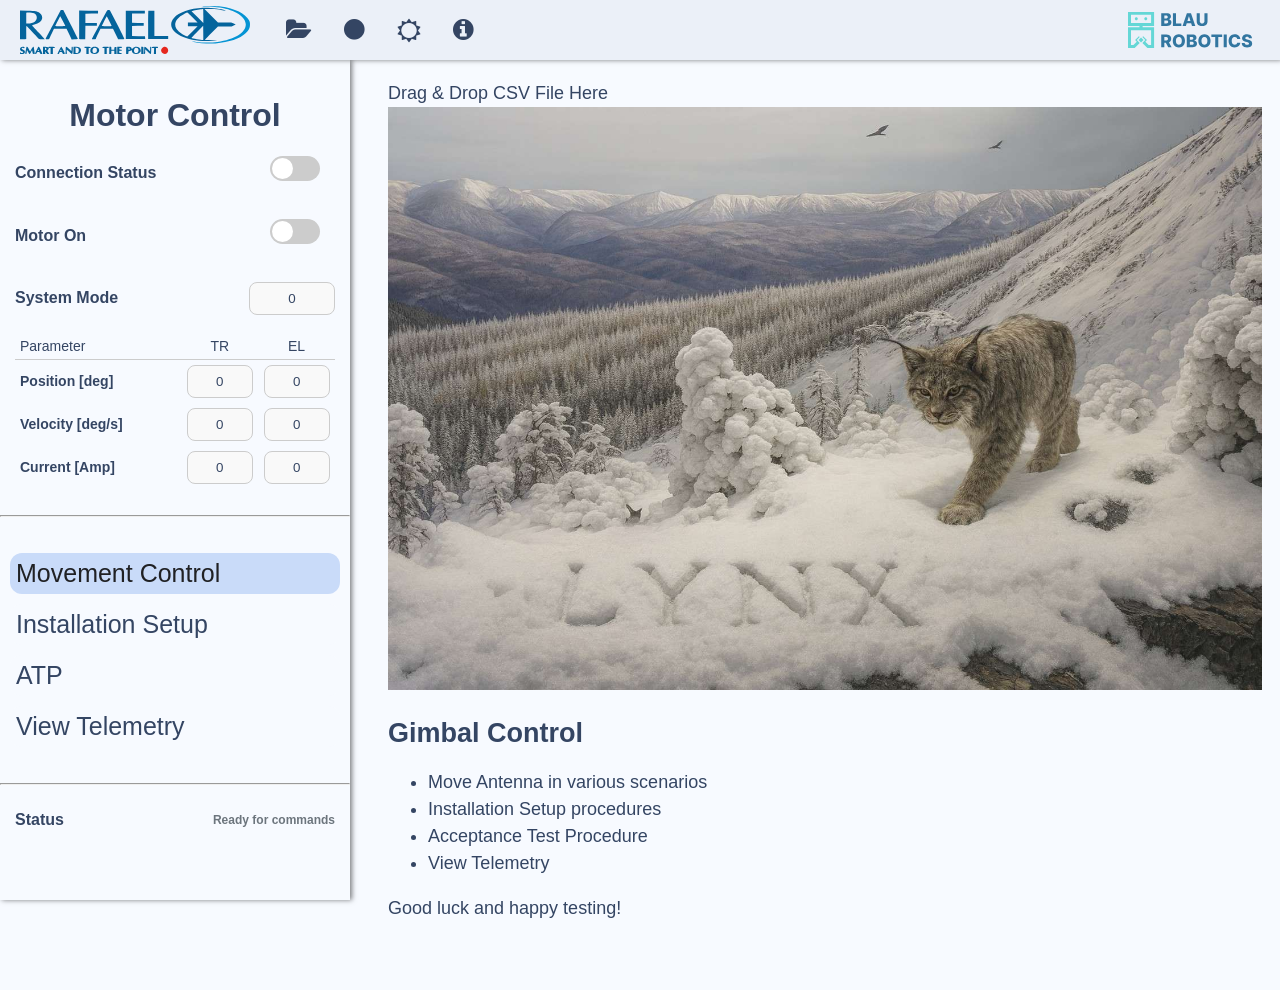
==== index.html @ 4aed1b40 "Beautiful Dark Theme Implement theme toggle functionality and enhance UI styling  Added a theme togg" ====
<!DOCTYPE html>
<html lang="en">
<head>
  <meta charset="UTF-8">
  <meta name="viewport" content="width=device-width, initial-scale=1.0">
  <meta name="description" content="Gimbal Control - A web-based tool for controlling a gimbal. Move antenna in various scenarios, run installation setup procedures, acceptance tests, and view telemetry.">
  <title>Gimbal Control</title>

  <!-- Open Graph / Social Media -->
  <meta property="og:title" content="Lynx Gimbal Control" />
  <meta property="og:description" content="Gimbal Control - A web-based tool for controlling Lynx gimbal" />
  <meta property="og:image" content="https://amihayb.github.io/GimbalControl/images/logo-title-1200x630.png" />
  <meta property="og:image:width" content="1200" />
  <meta property="og:image:height" content="630" />
  <meta property="og:type" content="website" />
  <meta property="og:url" content="https://amihayb.github.io/GimbalControl/" />
      
  <!-- Stylesheets -->
  <link href="StyleSheet.css" rel="stylesheet">
  <link rel="stylesheet" href="vendor/font-awesome.min.css">
  
  <!-- Favicon -->
  <link rel="shortcut icon" href="images/RafaelLogo.ico">
  <link rel="icon" href="images/RafaelLogo.ico">
  <link rel="apple-touch-icon" sizes="180x180" href="images/logo-180x180.png">
  <link rel="icon" type="image/png" sizes="192x192" href="images/logo-192x192.png">
  <link rel="icon" type="image/png" sizes="512x512" href="images/logo-512x512.png">
  
  <!-- Early theme init: apply saved theme before render to avoid flash -->
  <script>
    (function () {
      var theme = localStorage.getItem('gimbal-theme');
      if (theme === 'dark') {
        document.documentElement.setAttribute('data-theme', 'dark');
      }
    })();
  </script>

  <!-- Scripts -->
  <script src="vendor/regression.min.js"></script>
  <script src="vendor/sweetalert2@11.js"></script>
  <script src="vendor/plotly-latest.min.js"></script>
</head>

<body>
  <div class="topnav" id="topnav">
    <img src="images/RafLogo.svg" alt="Rafael logo" onclick="playTune()" class="headImg">
    <span><i class="fa fa-folder-open" title="Open File"></i>
      <input id="file-selector" type="file" />
    </span>
    <a id="recordButton" onclick="recordData()" title="Record Data"><i class="fa fa-circle"></i></a>
    <button id="theme-toggle-btn" onclick="toggleTheme()" title="Toggle dark/light mode"><i class="fa fa-moon-o" id="theme-icon"></i></button>
    <a onclick="about()" title="About"><i class="fa fa-info-circle"></i></a>
    <img id="emergency-stop" class="connection-stop-sign" src="images/StopSign.svg" alt="Connected" title="EMERGENCY STOP!" onclick="stopSignClick()">
    <img onclick="about()" height="36" src="images/logo-title.svg" alt="Blau Robotics" id="LogoBlau">
  </div>
  <div class="sidenav" id="sidenav">
    <h1>Motor Control</h1>
    <div class="toggle-container" title="Connect to the controller">
      <label class="toggle-label" for="connection-toggle">Connection Status</label>
      <label class="toggle-container">
        <input type="checkbox" id="connection-toggle" class="toggle-input" onchange="connectToggle(this)">
        <span class="toggle-slider"></span>
      </label>
    </div><br>
    <div class="toggle-container" title="Turn motor on and off">
      <label class="toggle-label" for="motor-toggle">Motor On</label>
      <label class="toggle-container">
        <input type="checkbox" id="motor-toggle" class="toggle-input" onchange="motorToggle(this)">
        <span class="toggle-slider"></span>
      </label>
    </div><br>
    <div class="target-control" title="System operating mode">
      <label for="systemModeInput">System Mode</label>
      <input type="text" id="systemModeInput" value="0" />
    </div><br>
    <div class="target-control" title="Motor status indicators">
      <table class="parameter-table">
        <thead>
          <tr>
            <th class="param-header">Parameter</th>
            <th class="axis-header">TR</th>
            <th class="axis-header">EL</th>
          </tr>
        </thead>
        <tbody>
          <tr>
            <td class="param-label">Position [deg]</td>
            <td class="param-input-cell"><input type="text" id="PositionInputTR" value="0" class="param-input" /></td>
            <td class="param-input-cell"><input type="text" id="PositionInputEL" value="0" class="param-input" /></td>
          </tr>
          <tr>
            <td class="param-label">Velocity [deg/s]</td>
            <td class="param-input-cell"><input type="text" id="VelocityInputTR" value="0" class="param-input" /></td>
            <td class="param-input-cell"><input type="text" id="VelocityInputEL" value="0" class="param-input" /></td>
          </tr>
          <tr>
            <td class="param-label">Current [Amp]</td>
            <td class="param-input-cell"><input type="text" id="CurrentInputTR" value="0" class="param-input" /></td>
            <td class="param-input-cell"><input type="text" id="CurrentInputEL" value="0" class="param-input" /></td>
          </tr>
        </tbody>
      </table>
    </div>
    <br><hr><br>
    <div>
      <a href="#" class="button active" id="movement-control-button" title="Movement control interface" onclick="MovementControl();">Movement Control</a>
      <a href="#" class="button" title="Installation setup procedures" onclick="InstallationSetup();">Installation Setup</a>
      <a href="#" class="button" title="Acceptance Test Procedure" onclick="ATP();">ATP</a>
      <a href="#" class="button" title="View telemetry data" onclick="ViewTelemetry();">View Telemetry</a>
    </div>
    <br><hr><br>
    <div class="target-control" title="Movement status">
      <label>Status</label>
      <div id="movementStatus" style="font-size: 12px; color: var(--color-text-muted); text-align: center;">Ready for commands</div>
    </div>
  </div>
  <div id="drop-zone" ondrop="handleDrop(event)" ondragover="handleDragOver(event)"
    ondragleave="handleDragLeave(event)">
    <div id="explenation_text">
      Drag & Drop CSV File Here
      <br>
      <picture id="picture_main">
        <img src="images/lynx-day.png" alt="Device Image" id="lynxImage" style="max-width: 100%; height: auto; width: 1000px;">
      </picture>
      <br>
      <div id="explenation_label">
        <h2>Gimbal Control</h2>
        <ul>
          <li>Move Antenna in various scenarios</li>
          <li>Installation Setup procedures</li>
          <li>Acceptance Test Procedure</li>
          <li>View Telemetry</li>
        </ul>
        <p>Good luck and happy testing!</p>
      </div>
    </div>
    <table id="resultsTable"></table>
    <div class="plot-area" id="plot-area">
    </div>
  </div>
  <audio id="localAudio" preload="auto">
    <source src="assets/minimal-ping.mp3" type="audio/mpeg">
    Your browser does not support the audio element.
  </audio>
  <script src="js/constants.js"></script>
  <script src="js/mathUtils.js"></script>
  <script src="js/uiUtils.js"></script>
  <script src="js/gimbalSerial.js"></script>
  <script src="js/fileHandling.js"></script>
  <script src="js/plotting.js"></script>
  <script src="js/movementControl.js"></script>
  <script src="js/app.js"></script>
</body>

</html>
---- StyleSheet.css ----
:root {
  --color-app-bg: #f7faff;
  --color-panel-bg: #f7faff;
  --color-nav-bg: #ebf0f8;
  --color-btn-default: #f7faff;
  --color-btn-active: #c9dbf9;
  --color-btn-hover: #e8f4fd;
  --color-btn-hover-deep: #b8cff7;
  --color-btn-action: #8b9dc3;
  --color-btn-action-hover: #6d7fa3;
  --color-text-primary: #344563;
  --color-text-active: #202124;
  --color-text-muted: #6c757d;
  --color-input-bg: #f9f9f9;
  --color-border: #ccc;
  --color-toggle-off: #ccc;
  --color-toggle-on: #8b9dc3;
  --color-toggle-thumb: white;
  --color-modal-bg: white;
  --color-table-header-bg: #f7faff;
}

[data-theme="dark"] {
  --color-app-bg: #0e1520;
  --color-panel-bg: #131d2e;
  --color-nav-bg: #1a2535;
  --color-btn-default: #1e2d44;
  --color-btn-active: #2c4168;
  --color-btn-hover: #354d7a;
  --color-btn-hover-deep: #354d7a;
  --color-btn-action: #4a6fa5;
  --color-btn-action-hover: #3a5a8c;
  --color-text-primary: #c8d8f0;
  --color-text-active: #e0eeff;
  --color-text-muted: #5c6e8a;
  --color-input-bg: #0e1520;
  --color-border: #1e2d44;
  --color-toggle-off: #2a3a54;
  --color-toggle-on: #4a6fa5;
  --color-toggle-thumb: #0e1520;
  --color-modal-bg: #131d2e;
  --color-table-header-bg: #1e2d44;
}

body {
  font-family: "Lato", sans-serif;
  margin-top: 0;
  padding-top: 40px;
  background-color: var(--color-app-bg);
  color: var(--color-text-primary);
}

#file-selector {
  position: absolute;
  left: 50%;
  top: 50%;
  transform: translate(-50%, -50%);
  width: 100%;
  height: 100%;
  opacity: 0;
  cursor: pointer;
}

span {
  position: relative;
}

.button {
  background-color: var(--color-btn-default);
  border: none;
  color: var(--color-text-primary);
  padding: 20px;
  text-align: left;
  text-decoration: none;
  display: inline-block;
  font-size: 16px;
  margin: 10px 10px;
  border-radius: 12px;
  cursor: pointer;
  transition: background-color 0.3s ease;
}

.button:hover {
  background-color: var(--color-btn-hover);
}

.button.active {
  background-color: var(--color-btn-active);
  color: var(--color-text-active);
}

/* Movement panel layout */
.movement-panel {
  width: 350px;
  position: fixed;
  top: 0;
  left: 350px;
  height: 100vh;
  max-height: 100vh;
  color: var(--color-text-primary);
  background-color: var(--color-panel-bg);
  overflow-x: hidden;
  overflow-y: auto;
  padding: 100px 20px 20px;
  z-index: 5;
  box-shadow: 2px 0 5px rgba(0,0,0,0.5);
  box-sizing: border-box;
}

.panel-header {
  position: relative;
  display: flex;
  justify-content: center;
  align-items: center;
  margin-bottom: 20px;
}

.panel-header h1 {
  margin: 0;
}

.panel-close-btn {
  position: absolute;
  right: 0;
  background: none;
  border: none;
  font-size: 20px;
  cursor: pointer;
  color: var(--color-text-primary);
}

.movement-panel h2 {
  text-align: center;
}

/* Movement panel buttons styling */
.movement-panel a.button {
  background-color: var(--color-btn-active);
  color: var(--color-text-active);
  text-decoration: none;
  display: block;
  font-size: 16px;
  padding: 20px;
  margin: 10px 10px;
  border-radius: 12px;
  cursor: pointer;
  transition: background-color 0.3s ease;
}

.movement-panel a.button:hover {
  background-color: var(--color-btn-hover-deep);
  color: var(--color-text-active);
}

.toggle-container {
  display: flex;
  justify-content: space-between;
  align-items: center;
  padding: 0 15px;
  margin-bottom: 10px;
}

.toggle-label {
  font-size: 16px;
  font-weight: bold;
}

.toggle-input {
  display: none;
}

.toggle-slider {
  position: relative;
  width: 50px;
  height: 25px;
  background-color: var(--color-toggle-off);
  border-radius: 25px;
  cursor: pointer;
  transition: background-color 0.3s;
}

.toggle-slider::before {
  content: '';
  position: absolute;
  width: 21px;
  height: 21px;
  background-color: var(--color-toggle-thumb);
  border-radius: 50%;
  top: 2px;
  left: 2px;
  transition: transform 0.3s;
}

.toggle-input:checked + .toggle-slider {
  background-color: var(--color-toggle-on);
}

.toggle-input:checked + .toggle-slider::before {
  transform: translateX(25px);
}

.target-control {
  display: flex;
  justify-content: space-between;
  align-items: center;
  padding: 0 15px;
  gap: 10px;
  font-weight: bold;
}

.target-control input {
  padding: 8px 12px;
  border: 1px solid var(--color-border);
  border-radius: 8px;
  background-color: var(--color-input-bg);
  color: var(--color-text-primary);
  width: 60px;
  text-align: center;
}

.target-control button {
  padding: 8px 12px;
  background-color: var(--color-btn-action);
  color: var(--color-text-active);
  border: none;
  border-radius: 8px;
  cursor: pointer;
  min-width: 70px;
}

.target-control button:hover {
  background-color: var(--color-btn-action-hover);
}

.headImg {
  padding: 6px 20px;
  width: 230px;
}

.image {
  width: 100%;
  max-width: 540px;
}

.topnav {
  width: 100%;
  left: 0;
  top: 0;
  position: fixed;
  background-color: var(--color-nav-bg);
  display: flex;
  align-items: center;
  color: var(--color-text-primary);
  overflow: hidden;
  z-index: 10;
  box-shadow: 2px 0 5px rgba(0,0,0,0.5);
}

.topnav a, .topnav span, .topnav custom-file-upload {
  float: left;
  color: var(--color-text-primary);
  text-align: center;
  padding: 14px 16px;
  text-decoration: none;
  font-size: 24px;
  cursor: pointer;
  border-radius: 12px;
}

.topnav img {
  cursor: pointer;
}

#theme-toggle-btn {
  background: none;
  border: none;
  color: var(--color-text-primary);
  padding: 14px 16px;
  font-size: 24px;
  cursor: pointer;
  border-radius: 12px;
  transition: background-color 0.15s ease, border-color 0.15s ease, color 0.15s ease;
}

#theme-toggle-btn:hover {
  background-color: var(--color-btn-active);
  color: var(--color-text-active);
}

#theme-icon {
  display: block;
  transition: opacity 0.15s ease, transform 0.15s ease;
}

#theme-toggle-btn:active #theme-icon {
  opacity: 0.6;
  transform: rotate(30deg);
}

#LogoBlau {
  margin-left: auto;
  margin-right: 20px;
}

.topnav a:hover, span:hover {
  background-color: var(--color-btn-active);
  color: var(--color-text-active);
}

.topnav input {
  text-align: left;
  width: 70%;
  font-size: 17px;
}

.connection-stop-sign {
  display: none;
  height: 36px;
  width: 36px;
  padding: 7px 10px;
  pointer-events: none;
}

.connection-stop-sign.connected {
  display: block;
  pointer-events: auto;
  cursor: pointer;
}

.sidenav {
  width: 350px;
  position: fixed;
  z-index: 1;
  top: 60px;
  left: 0;
  height: calc(100vh - 60px);
  max-height: calc(100vh - 60px);
  color: var(--color-text-primary);
  background-color: var(--color-panel-bg);
  overflow-x: hidden;
  overflow-y: auto;
  padding-top: 16px;
  padding-bottom: 20px;
  z-index: 5;
  box-shadow: 2px 0 5px rgba(0,0,0,0.5);
  box-sizing: border-box;
}

.sidenav a {
  padding: 6px 6px 6px 6px;
  text-decoration: none;
  font-size: 25px;
  color: var(--color-text-primary);
  display: block;
}

.sidenav a:hover {
  background-color: var(--color-btn-active);
  color: var(--color-text-active);
}

.sidenav h1 {
  text-align: center;
}

.sidenav h2 {
  text-align: center;
}

.sidenav select {
  width: 77%;
}

.checkboxesPlace {
  max-height: 80%;
  position: relative;
  overflow-y: auto;
}

.pale {
  transition: background-color 0.3s ease;
  background-color: rgba(0, 0, 0, 0.1);
  opacity: 0.5;
}

#explenation_text {
  top: 100;
  margin-left: 370px;
  margin-top: 40px;
  font-size: 18px;
  padding: 0px 10px;
  line-height: 27px
}

.explenation_text {
  margin-top: 500px;
  padding: 20px;
  margin-left: 250px;
}

.plot-area {
  margin-left: 370px;
  font-size: 28px;
  padding: 0px 0px;
}

@media screen and (max-height: 750px) {
  .sidenav {padding-top: 15px;}
  .sidenav a {font-size: 18px;}
}

/* The Plotly table */
table {
  border-collapse: collapse;
  width: 100%;
  table-layout: fixed;
}

td {
  border: none;
  padding: 0px;
  width: 50%;
  height: 30px;
}

.plot-container {
  width: 100%;
  height: 350px;
}

/* The results Table */
#resultsTable {
  border-collapse: collapse;
  margin: 0 auto;
  margin-top: 60px;
}

#resultsTable th, #resultsTable td {
  border: 1px solid var(--color-border);
  padding: 8px;
}

#resultsTable th {
  background-color: var(--color-table-header-bg);
  color: var(--color-text-primary);
}

#resultsTable, th, td {
  width: auto;
  height: auto;
  white-space: nowrap;
}

/* Parameter Table Styles */
.parameter-table {
  width: 100%;
  border-collapse: collapse;
}

.param-header {
  text-align: left;
  padding: 5px;
  border-bottom: 1px solid var(--color-border);
  width: 120px;
  font-size: 14px;
  font-weight: normal;
}

.axis-header {
  text-align: center;
  padding: 5px;
  border-bottom: 1px solid var(--color-border);
  width: 50px;
  font-size: 14px;
  font-weight: normal;
}

.param-label {
  padding: 5px;
  font-weight: bold;
  font-size: 14px;
}

.param-input-cell {
  padding: 5px;
  text-align: center;
}

.parameter-table .param-input {
  width: 40px !important;
  text-align: center !important;
  padding: 8px 12px;
  border: 1px solid var(--color-border);
  border-radius: 8px;
  background-color: var(--color-input-bg);
  color: var(--color-text-primary);
}

/* General input styling for theme support */
input[type="number"],
input[type="text"] {
  color: var(--color-text-primary);
  background-color: var(--color-input-bg);
  border: 1px solid var(--color-border);
}

/* Complex scenario submenu modal */
.scenario-submenu {
  background-color: var(--color-modal-bg);
  color: var(--color-text-primary);
}

.scenario-submenu input {
  background-color: var(--color-input-bg);
  color: var(--color-text-primary);
  border: 1px solid var(--color-border);
}
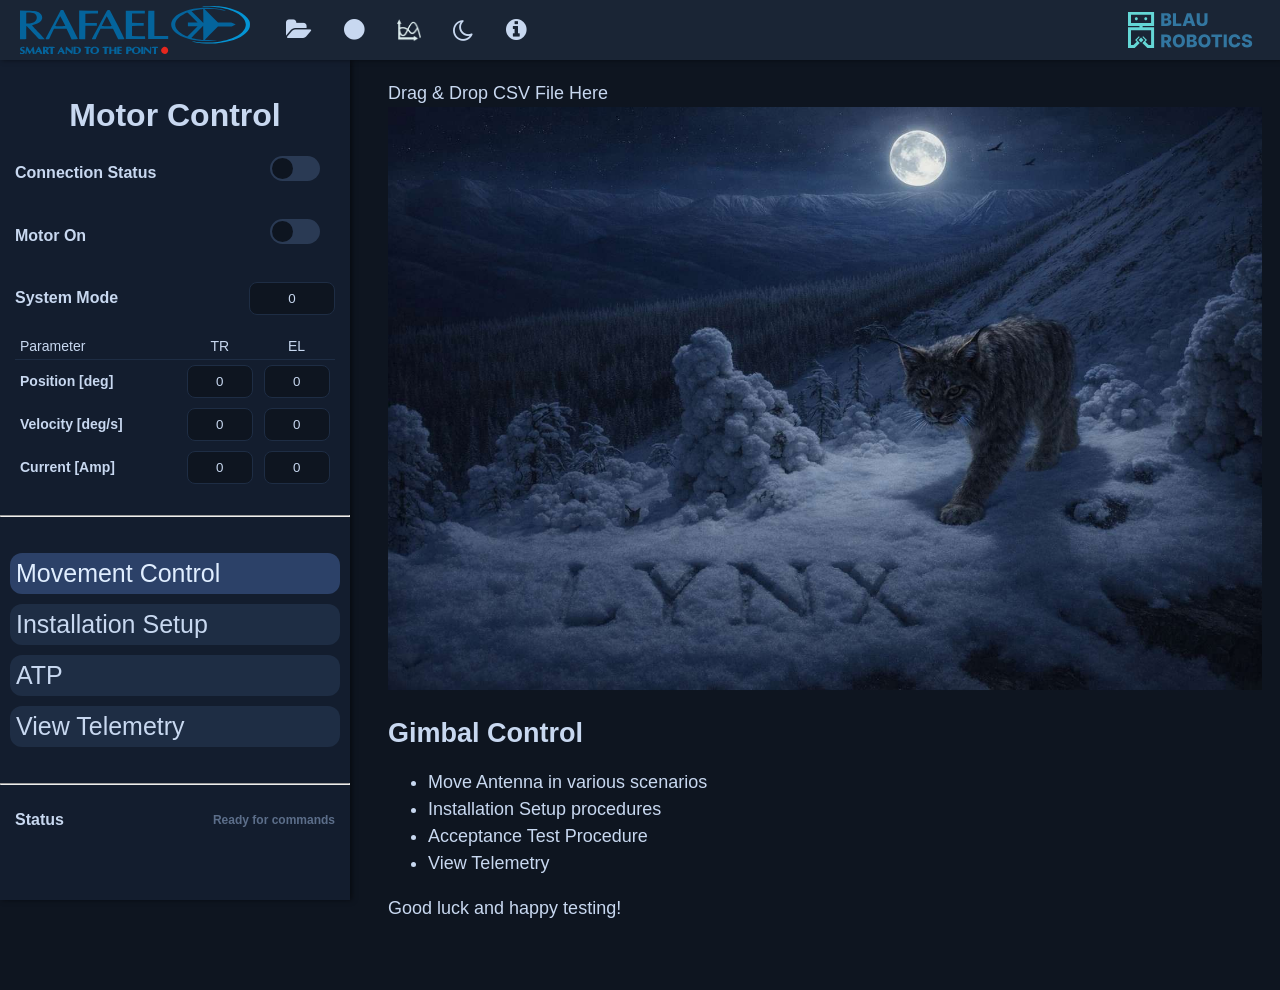
==== commit 00718c09: "PWA, Glimpse and UX Convert to PWA Added Glimpse link Progress bar on long tasks UX stuff" ====
--- a/index.html
+++ b/index.html
@@ -19,6 +19,14 @@
   <link href="StyleSheet.css" rel="stylesheet">
   <link rel="stylesheet" href="vendor/font-awesome.min.css">
   
+  <!-- PWA Manifest -->
+  <link rel="manifest" href="manifest.json">
+  <meta name="theme-color" content="#1a2535">
+  <meta name="mobile-web-app-capable" content="yes">
+  <meta name="apple-mobile-web-app-capable" content="yes">
+  <meta name="apple-mobile-web-app-status-bar-style" content="black-translucent">
+  <meta name="apple-mobile-web-app-title" content="GimbalCtrl">
+
   <!-- Favicon -->
   <link rel="shortcut icon" href="images/RafaelLogo.ico">
   <link rel="icon" href="images/RafaelLogo.ico">
@@ -29,7 +37,7 @@
   <!-- Early theme init: apply saved theme before render to avoid flash -->
   <script>
     (function () {
-      var theme = localStorage.getItem('gimbal-theme');
+      var theme = localStorage.getItem('gimbal-theme') || 'dark';
       if (theme === 'dark') {
         document.documentElement.setAttribute('data-theme', 'dark');
       }
@@ -49,6 +57,7 @@
       <input id="file-selector" type="file" />
     </span>
     <a id="recordButton" onclick="recordData()" title="Record Data"><i class="fa fa-circle"></i></a>
+    <a id="glimpseButton" href="https://amihayb.github.io/Glimpse/" target="_blank" rel="noopener noreferrer" title="Open Glimpse"><img src="images/glimpse-bw-icon.svg" alt="Open Glimpse" class="glimpse-icon"></a>
     <button id="theme-toggle-btn" onclick="toggleTheme()" title="Toggle dark/light mode"><i class="fa fa-moon-o" id="theme-icon"></i></button>
     <a onclick="about()" title="About"><i class="fa fa-info-circle"></i></a>
     <img id="emergency-stop" class="connection-stop-sign" src="images/StopSign.svg" alt="Connected" title="EMERGENCY STOP!" onclick="stopSignClick()">
@@ -113,6 +122,12 @@
     <div class="target-control" title="Movement status">
       <label>Status</label>
       <div id="movementStatus" style="font-size: 12px; color: var(--color-text-muted); text-align: center;">Ready for commands</div>
+      <div id="commutationProgressWrap" style="display:none; margin-top:6px;">
+        <div style="background: var(--color-border, #444); border-radius: 4px; height: 8px; overflow: hidden;">
+          <div id="commutationProgressBar" style="height:100%; width:0%; background:#28a745; border-radius:4px; transition: width 0.4s ease;"></div>
+        </div>
+        <div id="commutationProgressLabel" style="font-size:11px; color:var(--color-text-muted); text-align:center; margin-top:2px;">0%</div>
+      </div>
     </div>
   </div>
   <div id="drop-zone" ondrop="handleDrop(event)" ondragover="handleDragOver(event)"
@@ -151,6 +166,13 @@
   <script src="js/plotting.js"></script>
   <script src="js/movementControl.js"></script>
   <script src="js/app.js"></script>
+  <script>
+    if ('serviceWorker' in navigator) {
+      window.addEventListener('load', () => {
+        navigator.serviceWorker.register('./sw.js');
+      });
+    }
+  </script>
 </body>
 
 </html>
--- a/StyleSheet.css
+++ b/StyleSheet.css
@@ -152,6 +152,39 @@
   color: var(--color-text-active);
 }
 
+.movement-panel a.button.in-progress {
+  background-color: var(--color-btn-hover-deep);
+  color: #3276a0;
+  cursor: not-allowed;
+  pointer-events: none;
+  position: relative;
+  overflow: hidden;
+}
+
+.movement-panel a.button.in-progress::after {
+  content: '';
+  position: absolute;
+  bottom: 0;
+  left: 0;
+  height: 4px;
+  width: var(--progress, 0%);
+  background: #3276a0;
+  border-radius: 0 2px 2px 0;
+  transition: width 0.4s ease;
+}
+
+.movement-panel a.button.in-progress:hover {
+  background-color: var(--color-btn-hover-deep);
+}
+
+[data-theme="dark"] .movement-panel a.button.in-progress {
+  color: #64d7d6;
+}
+
+[data-theme="dark"] .movement-panel a.button.in-progress::after {
+  background: #64d7d6;
+}
+
 .toggle-container {
   display: flex;
   justify-content: space-between;
@@ -271,6 +304,20 @@
   cursor: pointer;
 }
 
+.glimpse-icon {
+  height: 24px;
+  width: 24px;
+  vertical-align: middle;
+  display: block;
+  /* Light theme: normalize to black → warm sepia → rotate to #344563 */
+  filter: brightness(0) saturate(100%) invert(30%) sepia(100%) hue-rotate(179deg) saturate(180%) brightness(82%);
+}
+
+[data-theme="dark"] .glimpse-icon {
+  /* Dark theme: normalize to black → warm sepia → rotate to #c8d8f0 */
+  filter: brightness(0) saturate(100%) invert(84%) sepia(100%) hue-rotate(155deg) saturate(60%) brightness(96%);
+}
+
 #theme-toggle-btn {
   background: none;
   border: none;
@@ -515,3 +562,41 @@
   color: var(--color-text-primary);
   border: 1px solid var(--color-border);
 }
+
+/* ==================== SweetAlert2 Theme Overrides ==================== */
+.swal2-popup {
+  background-color: var(--color-modal-bg) !important;
+  color: var(--color-text-primary) !important;
+}
+
+.swal2-title {
+  color: var(--color-text-primary) !important;
+}
+
+.swal2-html-container {
+  color: var(--color-text-muted) !important;
+}
+
+.swal2-confirm {
+  background-color: var(--color-btn-action) !important;
+  color: #fff !important;
+}
+
+.swal2-confirm:hover {
+  background-color: var(--color-btn-action-hover) !important;
+}
+
+.swal2-cancel {
+  background-color: var(--color-border) !important;
+  color: var(--color-text-primary) !important;
+}
+
+[data-theme="dark"] .swal2-cancel {
+  background-color: #2a3a54 !important;
+  color: var(--color-text-active) !important;
+}
+
+.swal2-icon {
+  border-color: var(--color-btn-action) !important;
+  color: var(--color-btn-action) !important;
+}
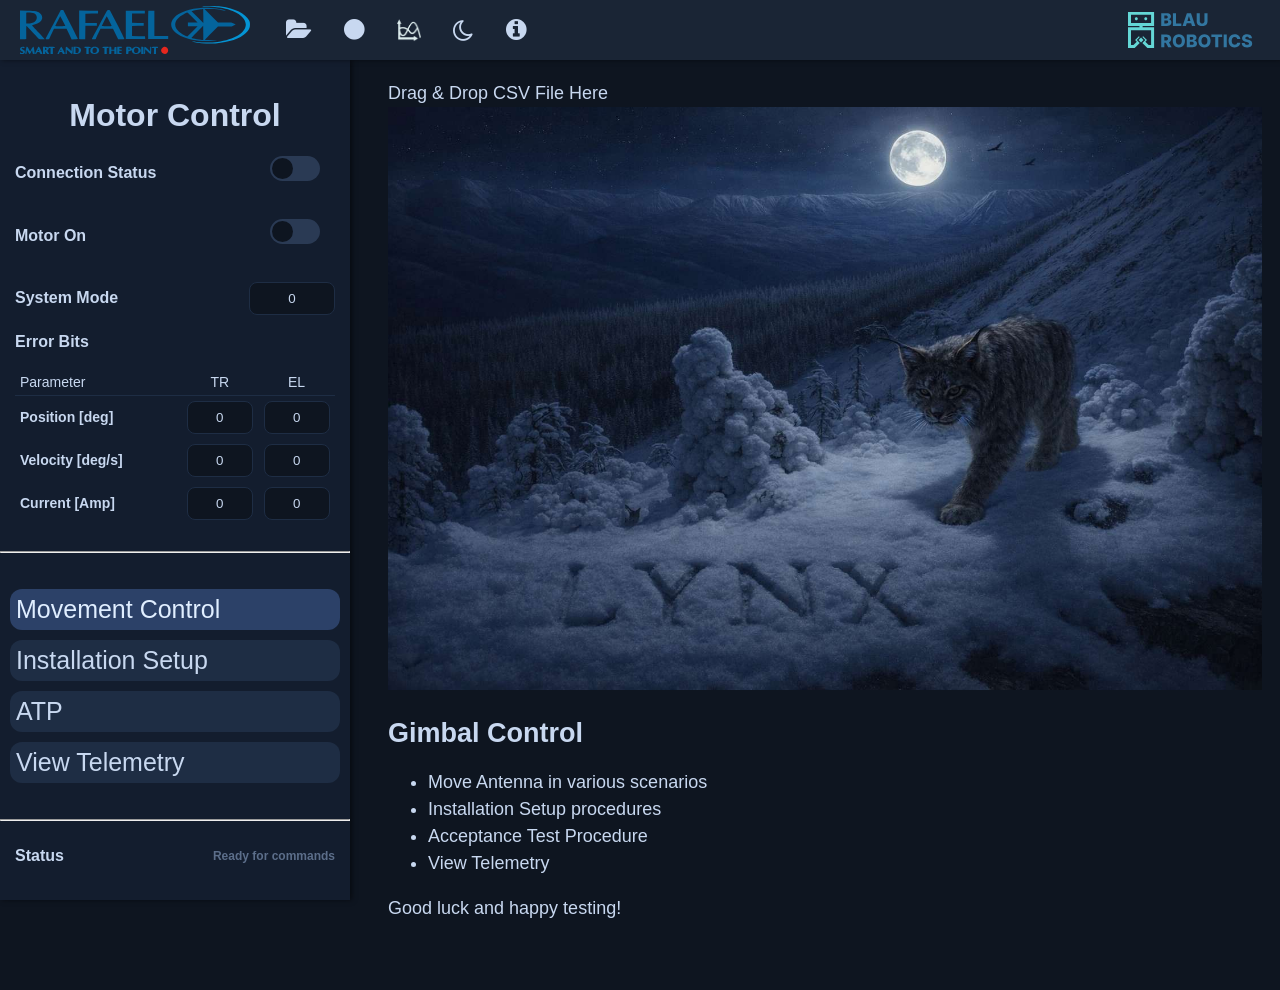
==== commit 0f0bc39f: "Communication and movement fixes" ====
--- a/index.html
+++ b/index.html
@@ -60,7 +60,6 @@
     <a id="glimpseButton" href="https://amihayb.github.io/Glimpse/" target="_blank" rel="noopener noreferrer" title="Open Glimpse"><img src="images/glimpse-bw-icon.svg" alt="Open Glimpse" class="glimpse-icon"></a>
     <button id="theme-toggle-btn" onclick="toggleTheme()" title="Toggle dark/light mode"><i class="fa fa-moon-o" id="theme-icon"></i></button>
     <a onclick="about()" title="About"><i class="fa fa-info-circle"></i></a>
-    <img id="emergency-stop" class="connection-stop-sign" src="images/StopSign.svg" alt="Connected" title="EMERGENCY STOP!" onclick="stopSignClick()">
     <img onclick="about()" height="36" src="images/logo-title.svg" alt="Blau Robotics" id="LogoBlau">
   </div>
   <div class="sidenav" id="sidenav">
@@ -82,6 +81,10 @@
     <div class="target-control" title="System operating mode">
       <label for="systemModeInput">System Mode</label>
       <input type="text" id="systemModeInput" value="0" />
+    </div><br>
+    <div class="target-control" title="R1[9] error bit flags (0=OK, 1=error)">
+      <label>Error Bits</label>
+      <div id="errorBitsDisplay" style="font-size: 12px; text-align: center;"></div>
     </div><br>
     <div class="target-control" title="Motor status indicators">
       <table class="parameter-table">
@@ -132,6 +135,7 @@
   </div>
   <div id="drop-zone" ondrop="handleDrop(event)" ondragover="handleDragOver(event)"
     ondragleave="handleDragLeave(event)">
+    <img id="emergency-stop" class="connection-stop-sign" src="images/StopSign.svg" alt="Connected" title="EMERGENCY STOP!" onclick="stopSignClick()">
     <div id="explenation_text">
       Drag & Drop CSV File Here
       <br>
--- a/StyleSheet.css
+++ b/StyleSheet.css
@@ -362,9 +362,9 @@
 
 .connection-stop-sign {
   display: none;
-  height: 36px;
-  width: 36px;
-  padding: 7px 10px;
+  height: 144px;
+  width: 144px;
+  padding: 0;
   pointer-events: none;
 }
 
@@ -372,6 +372,17 @@
   display: block;
   pointer-events: auto;
   cursor: pointer;
+}
+
+#drop-zone {
+  position: relative;
+}
+
+#drop-zone .connection-stop-sign {
+  position: absolute;
+  top: 80px;
+  right: 20px;
+  z-index: 6;
 }
 
 .sidenav {
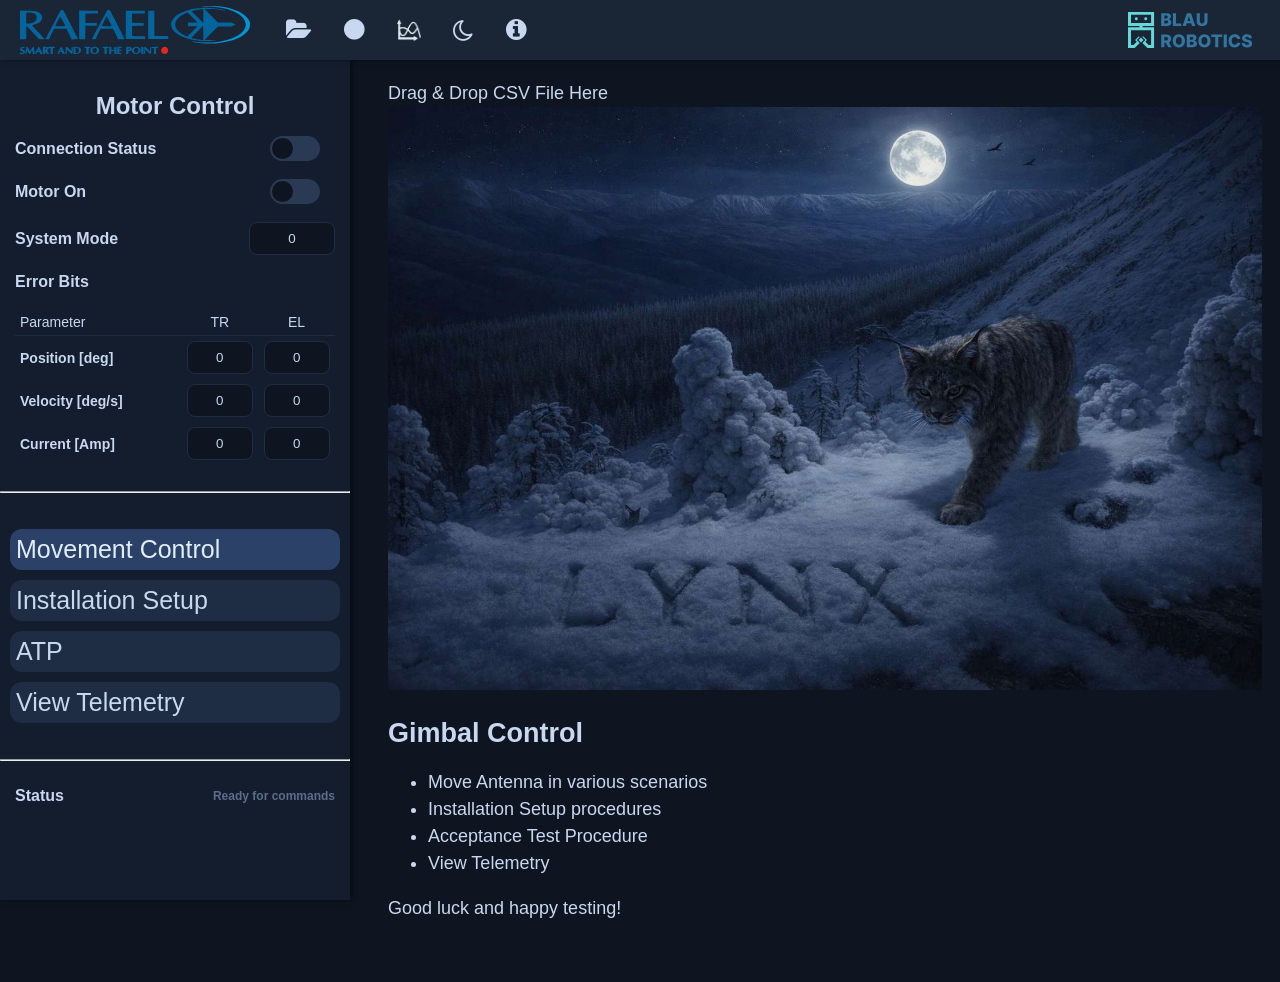
==== commit cc281ae7: "Update ATP IBIT test" ====
--- a/index.html
+++ b/index.html
@@ -78,6 +78,7 @@
         <span class="toggle-slider"></span>
       </label>
     </div><br>
+    <img id="emergency-stop" class="connection-stop-sign" src="images/StopSign.svg" alt="Connected" title="EMERGENCY STOP!" onclick="stopSignClick()">
     <div class="target-control" title="System operating mode">
       <label for="systemModeInput">System Mode</label>
       <input type="text" id="systemModeInput" value="0" />
@@ -135,7 +136,6 @@
   </div>
   <div id="drop-zone" ondrop="handleDrop(event)" ondragover="handleDragOver(event)"
     ondragleave="handleDragLeave(event)">
-    <img id="emergency-stop" class="connection-stop-sign" src="images/StopSign.svg" alt="Connected" title="EMERGENCY STOP!" onclick="stopSignClick()">
     <div id="explenation_text">
       Drag & Drop CSV File Here
       <br>
@@ -154,8 +154,9 @@
         <p>Good luck and happy testing!</p>
       </div>
     </div>
-    <table id="resultsTable"></table>
+    <div id="resultsTable" class="plot-area"></div>
     <div class="plot-area" id="plot-area">
+      <div id="plot"></div>
     </div>
   </div>
   <audio id="localAudio" preload="auto">
@@ -170,6 +171,7 @@
   <script src="js/plotting.js"></script>
   <script src="js/movementControl.js"></script>
   <script src="js/app.js"></script>
+  <script src="js/blauplot-bundle.js"></script>
   <script>
     if ('serviceWorker' in navigator) {
       window.addEventListener('load', () => {
--- a/StyleSheet.css
+++ b/StyleSheet.css
@@ -50,6 +50,10 @@
   color: var(--color-text-primary);
 }
 
+h1 {
+  font-size: 1.5em;
+}
+
 #file-selector {
   position: absolute;
   left: 50%;
@@ -190,7 +194,7 @@
   justify-content: space-between;
   align-items: center;
   padding: 0 15px;
-  margin-bottom: 10px;
+  margin-bottom: 0px;
 }
 
 .toggle-label {
@@ -362,10 +366,11 @@
 
 .connection-stop-sign {
   display: none;
-  height: 144px;
-  width: 144px;
+  height: 108px;
+  width: 108px;
   padding: 0;
   pointer-events: none;
+  margin: 0 auto 10px;
 }
 
 .connection-stop-sign.connected {
@@ -376,13 +381,6 @@
 
 #drop-zone {
   position: relative;
-}
-
-#drop-zone .connection-stop-sign {
-  position: absolute;
-  top: 80px;
-  right: 20px;
-  z-index: 6;
 }
 
 .sidenav {
@@ -488,14 +486,13 @@
 
 /* The results Table */
 #resultsTable {
-  border-collapse: collapse;
-  margin: 0 auto;
   margin-top: 60px;
 }
 
 #resultsTable th, #resultsTable td {
   border: 1px solid var(--color-border);
   padding: 8px;
+  font-size: 12px;
 }
 
 #resultsTable th {
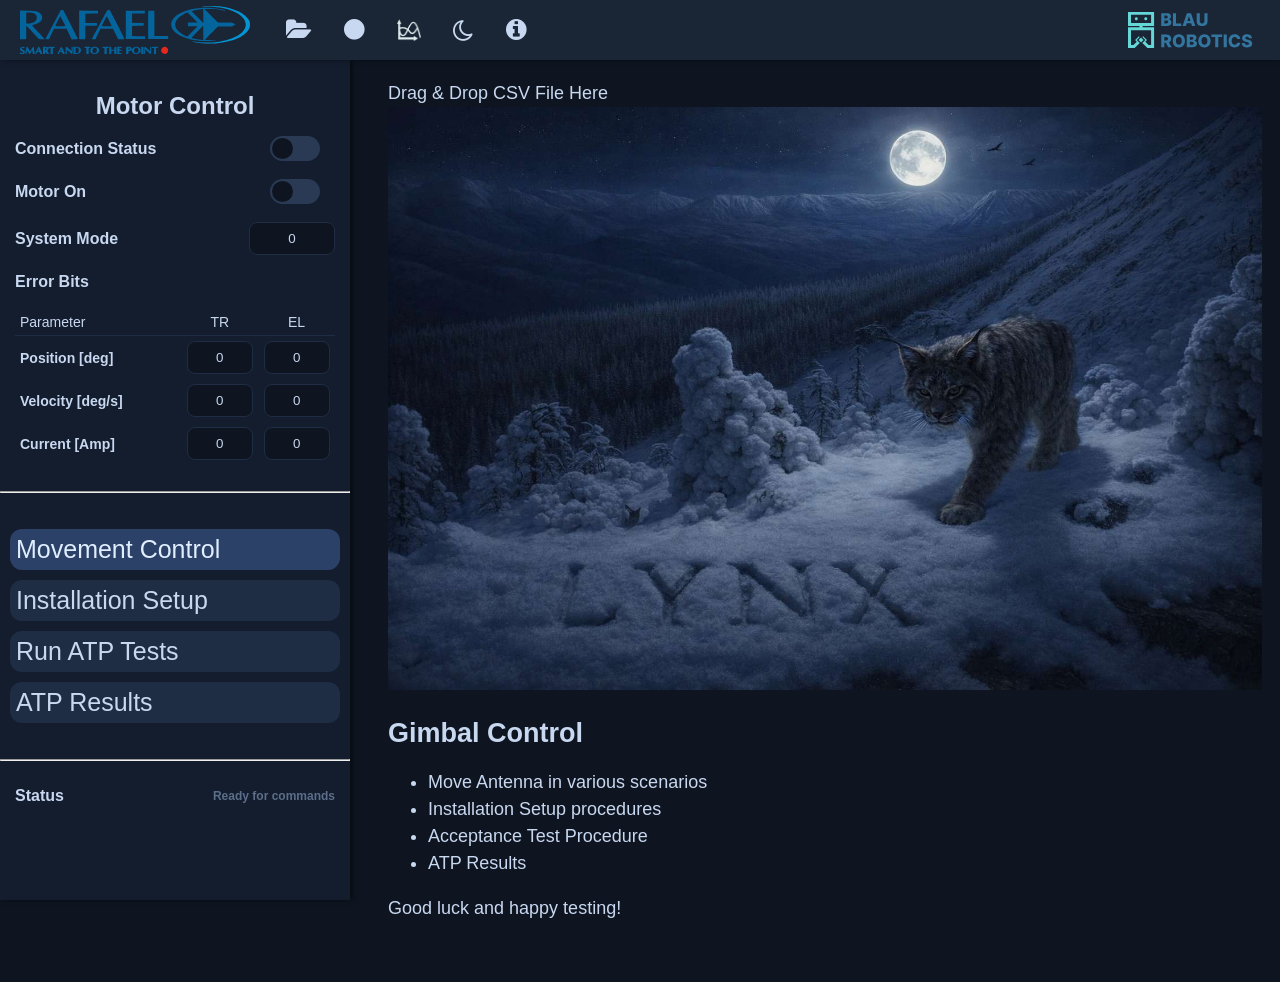
==== commit bc76d933: "Update ATP tests" ====
--- a/index.html
+++ b/index.html
@@ -119,8 +119,8 @@
     <div>
       <a href="#" class="button active" id="movement-control-button" title="Movement control interface" onclick="MovementControl();">Movement Control</a>
       <a href="#" class="button" title="Installation setup procedures" onclick="InstallationSetup();">Installation Setup</a>
-      <a href="#" class="button" title="Acceptance Test Procedure" onclick="ATP();">ATP</a>
-      <a href="#" class="button" title="View telemetry data" onclick="ViewTelemetry();">View Telemetry</a>
+      <a href="#" class="button" title="Acceptance Test Procedure" onclick="ATP();">Run ATP Tests</a>
+      <a href="#" class="button" title="View telemetry data" onclick="ViewTelemetry();">ATP Results</a>
     </div>
     <br><hr><br>
     <div class="target-control" title="Movement status">
@@ -149,7 +149,7 @@
           <li>Move Antenna in various scenarios</li>
           <li>Installation Setup procedures</li>
           <li>Acceptance Test Procedure</li>
-          <li>View Telemetry</li>
+          <li>ATP Results</li>
         </ul>
         <p>Good luck and happy testing!</p>
       </div>
@@ -166,6 +166,8 @@
   <script src="js/constants.js"></script>
   <script src="js/mathUtils.js"></script>
   <script src="js/uiUtils.js"></script>
+  <script src="js/atpTests.js"></script>
+  <script src="js/panelUI.js"></script>
   <script src="js/gimbalSerial.js"></script>
   <script src="js/fileHandling.js"></script>
   <script src="js/plotting.js"></script>
--- a/StyleSheet.css
+++ b/StyleSheet.css
@@ -608,3 +608,117 @@
   border-color: var(--color-btn-action) !important;
   color: var(--color-btn-action) !important;
 }
+
+/* ==================== View Telemetry Panel ====================  */
+
+.vt-meta-fields {
+  display: flex;
+  flex-direction: column;
+  gap: 4px;
+  margin: 10px 0 6px;
+}
+
+.vt-meta-label {
+  font-size: 12px;
+  font-weight: bold;
+  color: var(--color-text-muted);
+  margin-top: 6px;
+}
+
+.vt-meta-input,
+.vt-meta-textarea {
+  width: 100%;
+  padding: 5px 8px;
+  font-size: 13px;
+  border: 1px solid var(--color-border);
+  border-radius: 4px;
+  background: var(--color-input-bg, var(--color-bg-secondary));
+  color: var(--color-text);
+  box-sizing: border-box;
+}
+
+.vt-meta-textarea {
+  height: 60px;
+  resize: vertical;
+}
+
+.vt-test-section {
+  margin: 8px 0 4px;
+}
+
+.vt-row {
+  display: flex;
+  align-items: center;
+  gap: 8px;
+  flex-wrap: wrap;
+}
+
+.vt-filename-label {
+  font-size: 13px;
+  color: var(--color-text-muted);
+  word-break: break-all;
+  flex: 1;
+}
+
+.vt-choose-btn {
+  white-space: nowrap;
+}
+
+/* "Show Results" buttons are dimmed until a file is chosen */
+.vt-show-btn {
+  margin-top: 4px;
+}
+
+.vt-show-btn.vt-disabled {
+  opacity: 0.35;
+  pointer-events: none;
+}
+
+/* Print to PDF button — action colour */
+.vt-print-btn {
+  display: block;
+  width: fit-content;
+  min-width: 160px;
+  text-align: center;
+  background-color: var(--color-btn-action) !important;
+  color: #fff !important;
+  border-radius: 8px;
+  margin: 4px auto;
+  padding: 6px 24px;
+}
+
+.vt-print-btn:hover {
+  background-color: var(--color-btn-action-hover) !important;
+}
+
+/* ==================== Print Media ====================  */
+/*
+ * Ctrl+P / browser print on a single-result view.
+ * The full ATP report uses a separate clean window (see printAtpReport in atpTests.js)
+ * and therefore does not need any special rules here.
+ */
+
+@media print {
+  /* Hide the app chrome */
+  #topnav,
+  #sidenav,
+  .movement-panel {
+    display: none !important;
+  }
+
+  body {
+    padding-top: 0;
+    background: white !important;
+    color: black !important;
+  }
+
+  /* Remove sidebar offset so the plot + results table fill the page */
+  #drop-zone {
+    margin-left: 0 !important;
+  }
+
+  /* Hide the drag-and-drop welcome prompt */
+  #explenation_text {
+    display: none !important;
+  }
+}
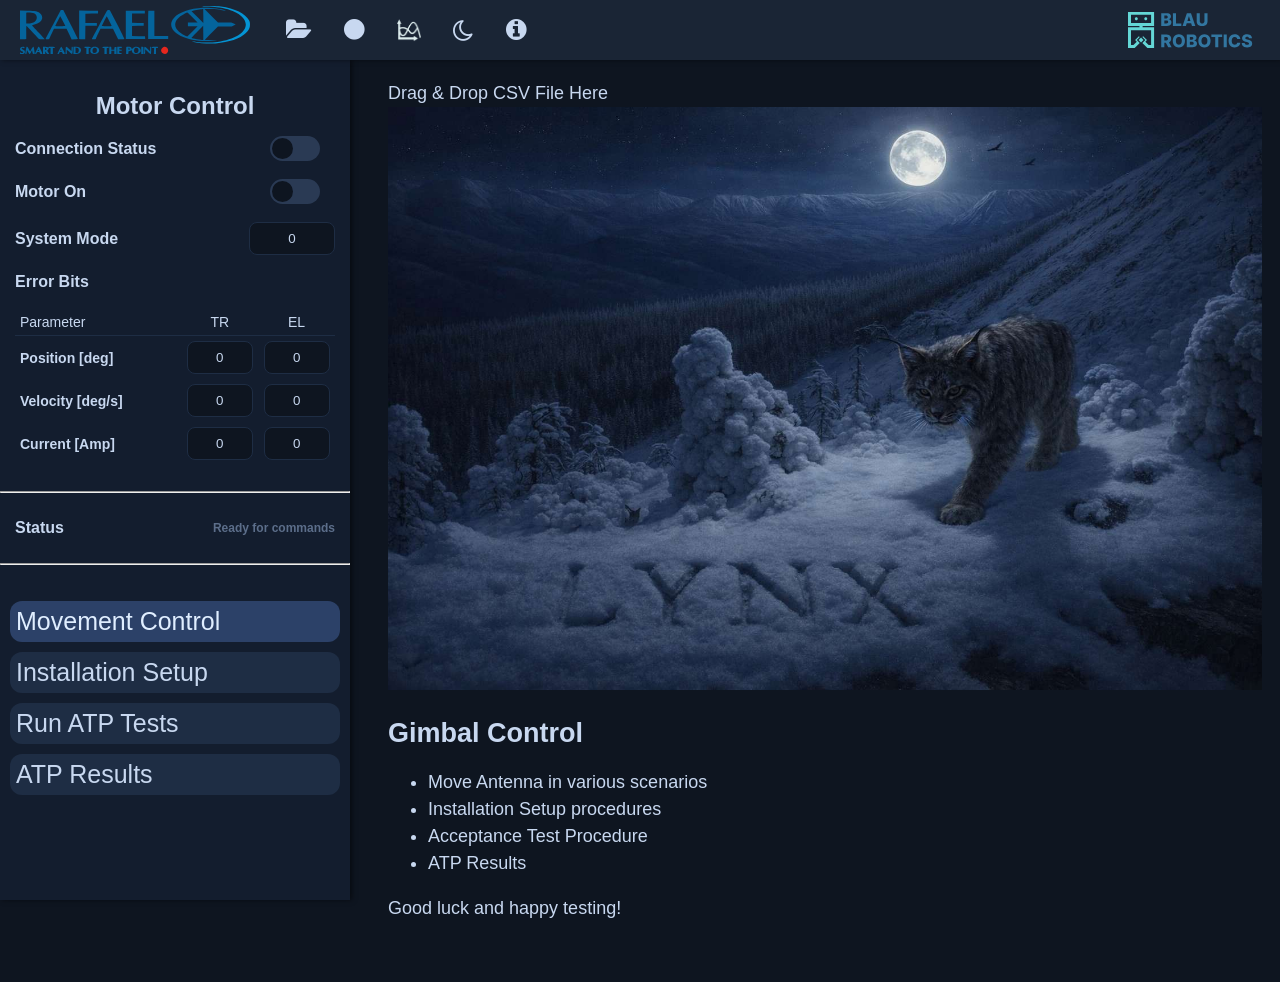
==== commit 38af4db9: "UI Update" ====
--- a/index.html
+++ b/index.html
@@ -116,13 +116,6 @@
       </table>
     </div>
     <br><hr><br>
-    <div>
-      <a href="#" class="button active" id="movement-control-button" title="Movement control interface" onclick="MovementControl();">Movement Control</a>
-      <a href="#" class="button" title="Installation setup procedures" onclick="InstallationSetup();">Installation Setup</a>
-      <a href="#" class="button" title="Acceptance Test Procedure" onclick="ATP();">Run ATP Tests</a>
-      <a href="#" class="button" title="View telemetry data" onclick="ViewTelemetry();">ATP Results</a>
-    </div>
-    <br><hr><br>
     <div class="target-control" title="Movement status">
       <label>Status</label>
       <div id="movementStatus" style="font-size: 12px; color: var(--color-text-muted); text-align: center;">Ready for commands</div>
@@ -132,6 +125,13 @@
         </div>
         <div id="commutationProgressLabel" style="font-size:11px; color:var(--color-text-muted); text-align:center; margin-top:2px;">0%</div>
       </div>
+    </div>
+    <br><hr><br>
+    <div>
+      <a href="#" class="button active" id="movement-control-button" title="Movement control interface" onclick="MovementControl();">Movement Control</a>
+      <a href="#" class="button" title="Installation setup procedures" onclick="InstallationSetup();">Installation Setup</a>
+      <a href="#" class="button" title="Acceptance Test Procedure" onclick="ATP();">Run ATP Tests</a>
+      <a href="#" class="button" title="View telemetry data" onclick="ViewTelemetry();">ATP Results</a>
     </div>
   </div>
   <div id="drop-zone" ondrop="handleDrop(event)" ondragover="handleDragOver(event)"
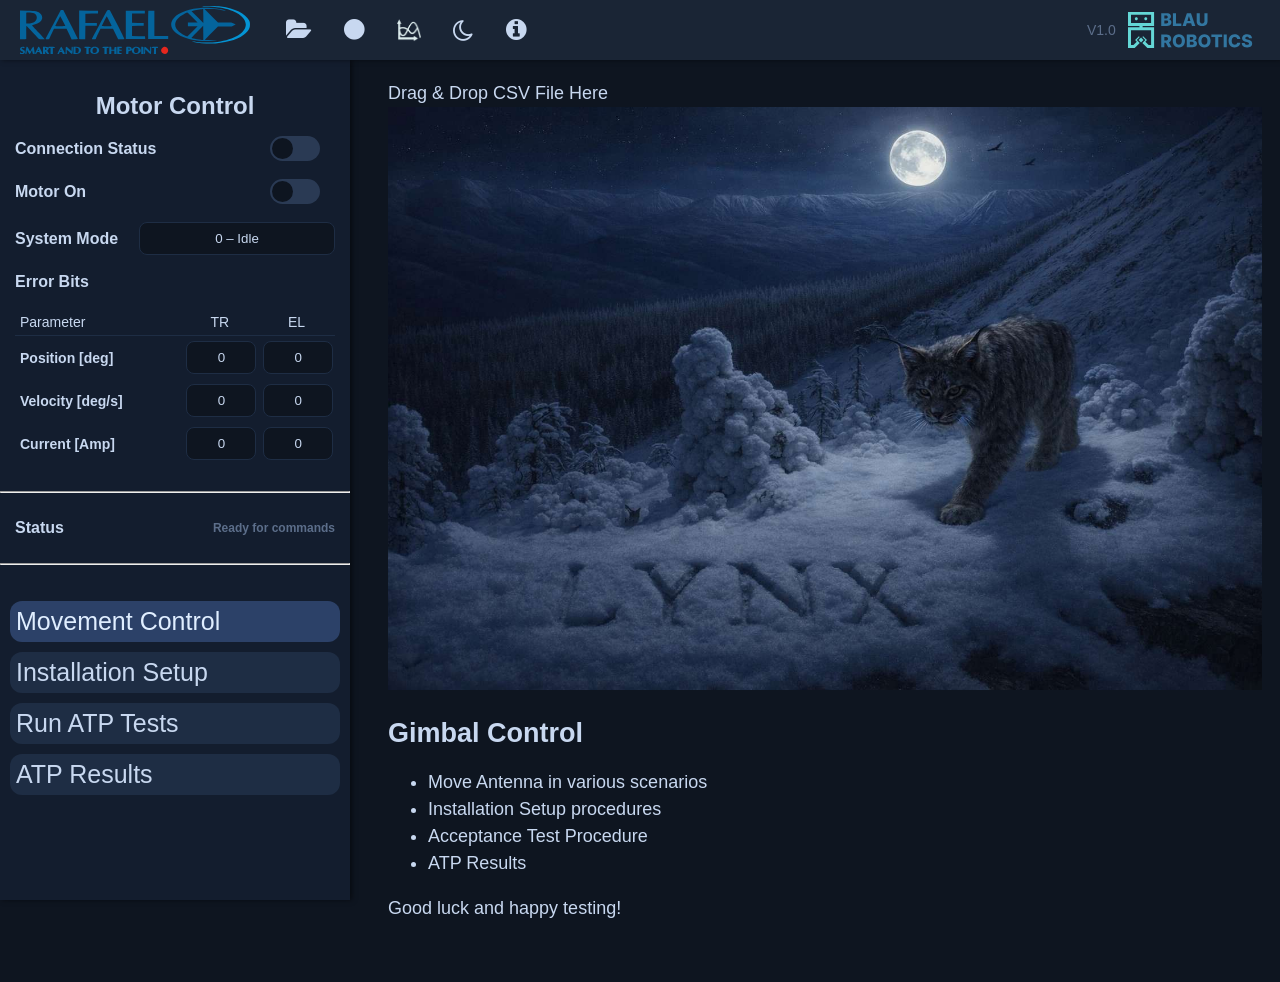
==== commit 23bb17c9: "UX Updates" ====
--- a/index.html
+++ b/index.html
@@ -60,6 +60,7 @@
     <a id="glimpseButton" href="https://amihayb.github.io/Glimpse/" target="_blank" rel="noopener noreferrer" title="Open Glimpse"><img src="images/glimpse-bw-icon.svg" alt="Open Glimpse" class="glimpse-icon"></a>
     <button id="theme-toggle-btn" onclick="toggleTheme()" title="Toggle dark/light mode"><i class="fa fa-moon-o" id="theme-icon"></i></button>
     <a onclick="about()" title="About"><i class="fa fa-info-circle"></i></a>
+    <div id="app-version" title="App version">V1.0</div>
     <img onclick="about()" height="36" src="images/logo-title.svg" alt="Blau Robotics" id="LogoBlau">
   </div>
   <div class="sidenav" id="sidenav">
@@ -81,7 +82,7 @@
     <img id="emergency-stop" class="connection-stop-sign" src="images/StopSign.svg" alt="Connected" title="EMERGENCY STOP!" onclick="stopSignClick()">
     <div class="target-control" title="System operating mode">
       <label for="systemModeInput">System Mode</label>
-      <input type="text" id="systemModeInput" value="0" />
+      <input type="text" id="systemModeInput" value="0 – Idle" readonly />
     </div><br>
     <div class="target-control" title="R1[9] error bit flags (0=OK, 1=error)">
       <label>Error Bits</label>
--- a/StyleSheet.css
+++ b/StyleSheet.css
@@ -189,6 +189,39 @@
   background: #64d7d6;
 }
 
+.position-pad {
+  display: grid;
+  grid-template-columns: repeat(3, 48px);
+  gap: 8px;
+  justify-content: center;
+  margin-top: 10px;
+}
+
+.position-pad button {
+  width: 48px;
+  height: 48px;
+  padding: 0;
+  border: none;
+  border-radius: 10px;
+  background-color: var(--color-btn-active);
+  color: var(--color-text-active);
+  font-size: 18px;
+  cursor: pointer;
+  transition: background-color 0.15s ease, transform 0.05s ease;
+}
+
+.position-pad button:hover {
+  background-color: var(--color-btn-hover-deep);
+}
+
+.position-pad button:active {
+  transform: scale(0.94);
+}
+
+.position-pad button i {
+  display: inline-block;
+}
+
 .toggle-container {
   display: flex;
   justify-content: space-between;
@@ -255,6 +288,10 @@
   text-align: center;
 }
 
+.target-control input#systemModeInput {
+  width: 170px;
+}
+
 .target-control button {
   padding: 8px 12px;
   background-color: var(--color-btn-action);
@@ -348,8 +385,15 @@
   transform: rotate(30deg);
 }
 
+#app-version {
+  margin-left: auto;
+  margin-right: 12px;
+  font-size: 14px;
+  color: var(--color-text-muted);
+  user-select: none;
+}
+
 #LogoBlau {
-  margin-left: auto;
   margin-right: 20px;
 }
 
@@ -542,13 +586,20 @@
 }
 
 .parameter-table .param-input {
-  width: 40px !important;
+  width: 60px !important;
   text-align: center !important;
-  padding: 8px 12px;
+  padding: 8px 4px;
   border: 1px solid var(--color-border);
   border-radius: 8px;
   background-color: var(--color-input-bg);
   color: var(--color-text-primary);
+  -moz-appearance: textfield;
+}
+
+.parameter-table .param-input::-webkit-inner-spin-button,
+.parameter-table .param-input::-webkit-outer-spin-button {
+  -webkit-appearance: none;
+  margin: 0;
 }
 
 /* General input styling for theme support */
@@ -569,6 +620,25 @@
   background-color: var(--color-input-bg);
   color: var(--color-text-primary);
   border: 1px solid var(--color-border);
+}
+
+.scenario-submenu button {
+  padding: 10px 20px;
+  border: 1px solid var(--color-border);
+  border-radius: 8px;
+  background-color: var(--color-btn-default);
+  color: var(--color-text-primary);
+  cursor: pointer;
+}
+
+.scenario-submenu button.primary {
+  border: none;
+  background-color: var(--color-btn-active);
+  color: var(--color-text-active);
+}
+
+.scenario-submenu button:hover {
+  background-color: var(--color-btn-hover-deep);
 }
 
 /* ==================== SweetAlert2 Theme Overrides ==================== */
@@ -643,34 +713,49 @@
 }
 
 .vt-test-section {
-  margin: 8px 0 4px;
+  margin: 4px 0 14px;
 }
 
 .vt-row {
   display: flex;
   align-items: center;
   gap: 8px;
-  flex-wrap: wrap;
+}
+
+/* Shared style for the folder and chart icon buttons */
+.vt-icon-btn {
+  display: flex;
+  align-items: center;
+  justify-content: center;
+  width: 34px;
+  height: 34px;
+  flex-shrink: 0;
+  border-radius: 8px;
+  background-color: var(--color-btn-active);
+  color: var(--color-text-active);
+  font-size: 15px;
+  cursor: pointer;
+  transition: background-color 0.2s ease;
+}
+
+.vt-icon-btn:hover {
+  background-color: var(--color-btn-hover-deep);
+  color: var(--color-text-active);
 }
 
 .vt-filename-label {
-  font-size: 13px;
+  font-size: 12px;
   color: var(--color-text-muted);
-  word-break: break-all;
   flex: 1;
-}
-
-.vt-choose-btn {
+  min-width: 0;
+  overflow: hidden;
+  text-overflow: ellipsis;
   white-space: nowrap;
 }
 
-/* "Show Results" buttons are dimmed until a file is chosen */
-.vt-show-btn {
-  margin-top: 4px;
-}
-
+/* "Show Results" icon is dimmed until a file is chosen */
 .vt-show-btn.vt-disabled {
-  opacity: 0.35;
+  opacity: 0.25;
   pointer-events: none;
 }
 
@@ -691,6 +776,36 @@
   background-color: var(--color-btn-action-hover) !important;
 }
 
+/* ==================== Scrollbars ====================  */
+/*
+ * Style all scrollable areas (sidebar, panels, body) to match the app theme.
+ * The ::-webkit-scrollbar rules cover Chrome/Edge.
+ * The scrollbar-* properties cover Firefox.
+ */
+
+* {
+  scrollbar-width: thin;
+  scrollbar-color: var(--color-btn-active) transparent;
+}
+
+::-webkit-scrollbar {
+  width: 6px;
+  height: 6px;
+}
+
+::-webkit-scrollbar-track {
+  background: transparent;
+}
+
+::-webkit-scrollbar-thumb {
+  background-color: var(--color-btn-active);
+  border-radius: 3px;
+}
+
+::-webkit-scrollbar-thumb:hover {
+  background-color: var(--color-btn-hover-deep);
+}
+
 /* ==================== Print Media ====================  */
 /*
  * Ctrl+P / browser print on a single-result view.
